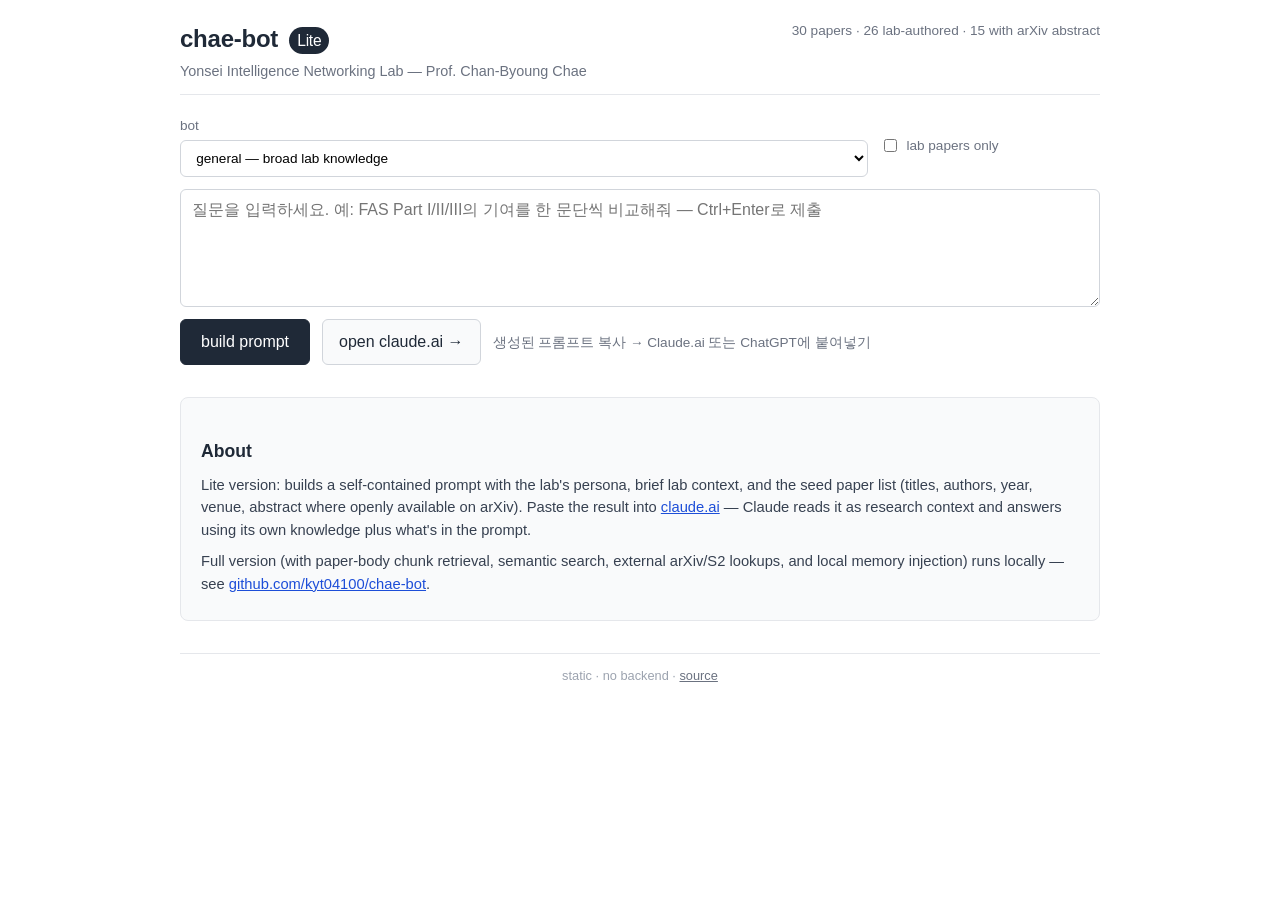
==== docs/index.html @ 50f62419 "feat: add static GitHub Pages Lite version (docs/) Self-contained prompt builder hosted via GitHub P" ====
<!DOCTYPE html>
<html lang="ko">
<head>
  <meta charset="UTF-8">
  <meta name="viewport" content="width=device-width, initial-scale=1.0">
  <title>chae-bot · Lite — Yonsei Intelligence Networking Lab</title>
  <link rel="stylesheet" href="style.css">
</head>
<body>
  <header>
    <div>
      <h1>chae-bot <span class="badge">Lite</span></h1>
      <div class="sub">Yonsei Intelligence Networking Lab — Prof. Chan-Byoung Chae</div>
    </div>
    <div id="status">…</div>
  </header>

  <main>
    <section class="ask">
      <div class="row">
        <label class="lbl">bot
          <select id="bot">
            <option value="general">general — broad lab knowledge</option>
            <option value="fas">fas — Fluid Antenna Systems</option>
            <option value="trihybrid">trihybrid — RF lens / mmWave / near-field</option>
          </select>
        </label>
        <label class="lbl chk">
          <input type="checkbox" id="lab-only">
          lab papers only
        </label>
      </div>

      <textarea id="q" rows="4" placeholder="질문을 입력하세요. 예: FAS Part I/II/III의 기여를 한 문단씩 비교해줘 — Ctrl+Enter로 제출"></textarea>

      <div class="row">
        <button id="go">build prompt</button>
        <a class="btn-link" href="https://claude.ai/new" target="_blank" rel="noopener">open claude.ai →</a>
        <span class="hint">생성된 프롬프트 복사 → Claude.ai 또는 ChatGPT에 붙여넣기</span>
      </div>
    </section>

    <section class="output" hidden>
      <div class="actions">
        <button id="copy">copy prompt</button>
        <span id="prompt-stats" class="hint"></span>
      </div>

      <details open>
        <summary>full prompt (copy this)</summary>
        <pre id="full"></pre>
      </details>

      <details>
        <summary id="papers-summary">papers in prompt</summary>
        <div id="papers"></div>
      </details>
    </section>

    <section class="info">
      <h2>About</h2>
      <p>
        Lite version: builds a self-contained prompt with the lab's persona, brief lab context, and the
        seed paper list (titles, authors, year, venue, abstract where openly available on arXiv).
        Paste the result into <a href="https://claude.ai" target="_blank" rel="noopener">claude.ai</a>
        — Claude reads it as research context and answers using its own knowledge plus what's in the prompt.
      </p>
      <p>
        Full version (with paper-body chunk retrieval, semantic search, external arXiv/S2 lookups, and
        local memory injection) runs locally — see
        <a href="https://github.com/kyt04100/chae-bot" target="_blank" rel="noopener">github.com/kyt04100/chae-bot</a>.
      </p>
    </section>
  </main>

  <footer>
    <span>static · no backend · <a href="https://github.com/kyt04100/chae-bot" target="_blank" rel="noopener">source</a></span>
  </footer>

  <script src="app.js"></script>
</body>
</html>
---- docs/style.css ----
* { box-sizing: border-box; }
html, body { margin: 0; padding: 0; }
body {
  font-family: -apple-system, BlinkMacSystemFont, "Segoe UI", "Noto Sans KR", sans-serif;
  max-width: 960px;
  margin: 0 auto;
  padding: 1.25rem;
  color: #1f2937;
  line-height: 1.55;
}
header {
  display: flex;
  justify-content: space-between;
  align-items: flex-start;
  border-bottom: 1px solid #e5e7eb;
  padding-bottom: 0.75rem;
  margin-bottom: 1.25rem;
  gap: 1rem;
}
h1 { margin: 0; font-size: 1.5rem; letter-spacing: -0.01em; }
.badge {
  display: inline-block;
  font-size: 0.65em;
  font-weight: 500;
  padding: 0.1rem 0.5rem;
  border-radius: 999px;
  background: #1f2937;
  color: #fff;
  vertical-align: middle;
  margin-left: 0.3em;
}
.sub { color: #6b7280; font-size: 0.9em; margin-top: 0.15rem; }
#status { color: #6b7280; font-size: 0.85em; font-variant-numeric: tabular-nums; text-align: right; }
h2 { font-size: 1.1rem; margin: 1.5rem 0 0.5rem; }

.ask { display: flex; flex-direction: column; gap: 0.75rem; }
.row { display: flex; gap: 0.75rem; align-items: center; flex-wrap: wrap; }
.lbl { display: flex; flex-direction: column; gap: 0.25rem; font-size: 0.85em; color: #6b7280; flex: 1; min-width: 220px; }
.lbl.chk { flex-direction: row; align-items: center; gap: 0.4rem; flex: 0 1 auto; }

select, textarea, button, input {
  font: inherit;
  padding: 0.55rem 0.7rem;
  border: 1px solid #d1d5db;
  border-radius: 6px;
  background: #fff;
}
textarea { width: 100%; resize: vertical; min-height: 5em; }
button {
  cursor: pointer;
  background: #1f2937;
  color: #fff;
  border-color: #1f2937;
  padding: 0.6rem 1.25rem;
  font-weight: 500;
}
button:hover { background: #111827; }
button:disabled { opacity: 0.5; cursor: wait; }
.hint { color: #6b7280; font-size: 0.85em; }
.btn-link {
  color: #1f2937;
  text-decoration: none;
  border: 1px solid #d1d5db;
  border-radius: 6px;
  padding: 0.6rem 1rem;
  font-weight: 500;
  background: #f9fafb;
}
.btn-link:hover { background: #f3f4f6; }

.output { margin-top: 1.5rem; }
.actions { display: flex; gap: 0.75rem; align-items: center; margin-bottom: 0.75rem; flex-wrap: wrap; }

details {
  margin: 0.5rem 0;
  border: 1px solid #e5e7eb;
  border-radius: 6px;
  padding: 0.5rem 0.75rem;
}
summary { cursor: pointer; user-select: none; font-weight: 500; color: #374151; }
pre {
  background: #f9fafb;
  border: 1px solid #e5e7eb;
  padding: 0.75rem;
  border-radius: 4px;
  overflow-x: auto;
  white-space: pre-wrap;
  word-wrap: break-word;
  max-height: 600px;
  overflow-y: auto;
  font-size: 0.85em;
  line-height: 1.45;
}

.paper {
  padding: 0.6rem 0.5rem;
  border-bottom: 1px solid #f3f4f6;
  font-size: 0.88em;
}
.paper:last-child { border-bottom: none; }
.paper b { color: #1d4ed8; }
.paper .meta { color: #6b7280; font-size: 0.85em; }
.paper a { color: #1d4ed8; }

.info {
  margin-top: 2rem;
  padding: 1rem 1.25rem;
  background: #f9fafb;
  border-radius: 8px;
  border: 1px solid #e5e7eb;
}
.info p { margin: 0.5rem 0; font-size: 0.92em; color: #374151; }
.info a { color: #1d4ed8; }

footer {
  margin-top: 2rem;
  padding-top: 0.75rem;
  border-top: 1px solid #e5e7eb;
  color: #9ca3af;
  font-size: 0.8em;
  text-align: center;
}
footer a { color: #6b7280; }
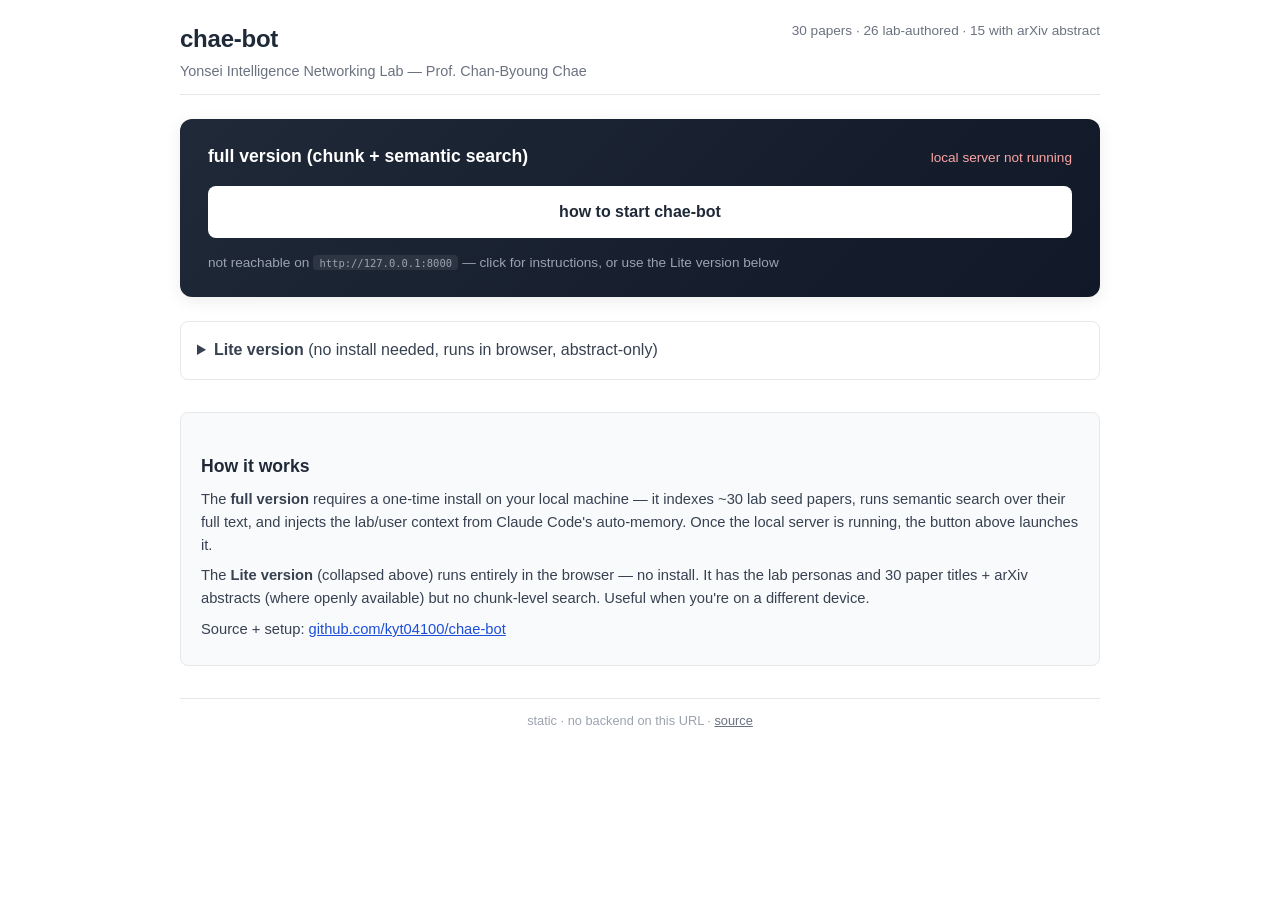
==== commit e63bc99c: "feat: GitHub Pages launcher that opens local full version The Lite page now leads with a launcher th" ====
--- a/docs/index.html
+++ b/docs/index.html
@@ -3,78 +3,116 @@
 <head>
   <meta charset="UTF-8">
   <meta name="viewport" content="width=device-width, initial-scale=1.0">
-  <title>chae-bot · Lite — Yonsei Intelligence Networking Lab</title>
+  <title>chae-bot · Yonsei Intelligence Networking Lab</title>
   <link rel="stylesheet" href="style.css">
 </head>
 <body>
   <header>
     <div>
-      <h1>chae-bot <span class="badge">Lite</span></h1>
+      <h1>chae-bot</h1>
       <div class="sub">Yonsei Intelligence Networking Lab — Prof. Chan-Byoung Chae</div>
     </div>
     <div id="status">…</div>
   </header>
 
   <main>
-    <section class="ask">
-      <div class="row">
-        <label class="lbl">bot
-          <select id="bot">
-            <option value="general">general — broad lab knowledge</option>
-            <option value="fas">fas — Fluid Antenna Systems</option>
-            <option value="trihybrid">trihybrid — RF lens / mmWave / near-field</option>
-          </select>
-        </label>
-        <label class="lbl chk">
-          <input type="checkbox" id="lab-only">
-          lab papers only
-        </label>
-      </div>
-
-      <textarea id="q" rows="4" placeholder="질문을 입력하세요. 예: FAS Part I/II/III의 기여를 한 문단씩 비교해줘 — Ctrl+Enter로 제출"></textarea>
-
-      <div class="row">
-        <button id="go">build prompt</button>
-        <a class="btn-link" href="https://claude.ai/new" target="_blank" rel="noopener">open claude.ai →</a>
-        <span class="hint">생성된 프롬프트 복사 → Claude.ai 또는 ChatGPT에 붙여넣기</span>
+    <section class="launcher" id="launcher">
+      <div class="launcher-card">
+        <div class="launcher-head">
+          <h2>full version (chunk + semantic search)</h2>
+          <div class="probe" id="probe">checking local server…</div>
+        </div>
+        <button id="launch-btn" class="big" disabled>open chae-bot</button>
+        <div class="launcher-note" id="launcher-note">
+          probing <code>http://127.0.0.1:8000</code> — if running, click to open the full local UI
+        </div>
       </div>
     </section>
 
-    <section class="output" hidden>
-      <div class="actions">
-        <button id="copy">copy prompt</button>
-        <span id="prompt-stats" class="hint"></span>
-      </div>
+    <details class="fallback">
+      <summary><b>Lite version</b> (no install needed, runs in browser, abstract-only)</summary>
 
-      <details open>
-        <summary>full prompt (copy this)</summary>
-        <pre id="full"></pre>
-      </details>
+      <section class="ask">
+        <div class="row">
+          <label class="lbl">bot
+            <select id="bot">
+              <option value="general">general — broad lab knowledge</option>
+              <option value="fas">fas — Fluid Antenna Systems</option>
+              <option value="trihybrid">trihybrid — RF lens / mmWave / near-field</option>
+            </select>
+          </label>
+          <label class="lbl chk">
+            <input type="checkbox" id="lab-only">
+            lab papers only
+          </label>
+        </div>
 
-      <details>
-        <summary id="papers-summary">papers in prompt</summary>
-        <div id="papers"></div>
-      </details>
-    </section>
+        <textarea id="q" rows="4" placeholder="질문을 입력하세요. 예: FAS Part I/II/III의 기여 비교 — Ctrl+Enter로 제출"></textarea>
+
+        <div class="row">
+          <button id="go">build prompt</button>
+          <a class="btn-link" href="https://claude.ai/new" target="_blank" rel="noopener">open claude.ai →</a>
+          <span class="hint">copy → claude.ai/ChatGPT 붙여넣기</span>
+        </div>
+      </section>
+
+      <section class="output" hidden>
+        <div class="actions">
+          <button id="copy">copy prompt</button>
+          <span id="prompt-stats" class="hint"></span>
+        </div>
+
+        <details open>
+          <summary>full prompt (copy this)</summary>
+          <pre id="full"></pre>
+        </details>
+
+        <details>
+          <summary id="papers-summary">papers in prompt</summary>
+          <div id="papers"></div>
+        </details>
+      </section>
+    </details>
 
     <section class="info">
-      <h2>About</h2>
+      <h2>How it works</h2>
       <p>
-        Lite version: builds a self-contained prompt with the lab's persona, brief lab context, and the
-        seed paper list (titles, authors, year, venue, abstract where openly available on arXiv).
-        Paste the result into <a href="https://claude.ai" target="_blank" rel="noopener">claude.ai</a>
-        — Claude reads it as research context and answers using its own knowledge plus what's in the prompt.
+        The <b>full version</b> requires a one-time install on your local machine — it indexes ~30 lab
+        seed papers, runs semantic search over their full text, and injects the lab/user context from
+        Claude Code's auto-memory. Once the local server is running, the button above launches it.
       </p>
       <p>
-        Full version (with paper-body chunk retrieval, semantic search, external arXiv/S2 lookups, and
-        local memory injection) runs locally — see
-        <a href="https://github.com/kyt04100/chae-bot" target="_blank" rel="noopener">github.com/kyt04100/chae-bot</a>.
+        The <b>Lite version</b> (collapsed above) runs entirely in the browser — no install. It has the
+        lab personas and 30 paper titles + arXiv abstracts (where openly available) but no chunk-level
+        search. Useful when you're on a different device.
+      </p>
+      <p>
+        Source + setup: <a href="https://github.com/kyt04100/chae-bot" target="_blank" rel="noopener">github.com/kyt04100/chae-bot</a>
       </p>
     </section>
   </main>
 
+  <!-- modal: shown when local server isn't running -->
+  <div class="modal" id="modal" hidden>
+    <div class="modal-card">
+      <h3>local server not detected</h3>
+      <p>To use the full version, start the chae-bot server in a terminal:</p>
+      <pre id="cmd-block">cd C:\Users\Yoontae\Desktop\research_bot
+.venv\Scripts\python -m research_bot.cli serve</pre>
+      <div class="modal-actions">
+        <button id="cmd-copy">copy command</button>
+        <button id="retry">I started it — retry</button>
+        <button id="modal-close" class="ghost">close</button>
+      </div>
+      <p class="hint" style="margin-top:1rem">
+        Or double-click <code>launch.bat</code> at the project root.
+        Don't have the project? <a href="https://github.com/kyt04100/chae-bot#setup" target="_blank" rel="noopener">setup instructions →</a>
+      </p>
+    </div>
+  </div>
+
   <footer>
-    <span>static · no backend · <a href="https://github.com/kyt04100/chae-bot" target="_blank" rel="noopener">source</a></span>
+    <span>static · no backend on this URL · <a href="https://github.com/kyt04100/chae-bot" target="_blank" rel="noopener">source</a></span>
   </footer>
 
   <script src="app.js"></script>
--- a/docs/style.css
+++ b/docs/style.css
@@ -14,24 +14,85 @@
   align-items: flex-start;
   border-bottom: 1px solid #e5e7eb;
   padding-bottom: 0.75rem;
-  margin-bottom: 1.25rem;
+  margin-bottom: 1.5rem;
   gap: 1rem;
 }
 h1 { margin: 0; font-size: 1.5rem; letter-spacing: -0.01em; }
-.badge {
-  display: inline-block;
-  font-size: 0.65em;
-  font-weight: 500;
-  padding: 0.1rem 0.5rem;
-  border-radius: 999px;
-  background: #1f2937;
-  color: #fff;
-  vertical-align: middle;
-  margin-left: 0.3em;
-}
+h2 { font-size: 1.1rem; margin: 1.5rem 0 0.5rem; }
+h3 { font-size: 1.05rem; margin: 0 0 0.5rem; }
 .sub { color: #6b7280; font-size: 0.9em; margin-top: 0.15rem; }
 #status { color: #6b7280; font-size: 0.85em; font-variant-numeric: tabular-nums; text-align: right; }
-h2 { font-size: 1.1rem; margin: 1.5rem 0 0.5rem; }
+
+/* launcher hero */
+.launcher {
+  margin-bottom: 1.5rem;
+}
+.launcher-card {
+  background: linear-gradient(135deg, #1f2937 0%, #111827 100%);
+  color: #fff;
+  border-radius: 12px;
+  padding: 1.5rem 1.75rem;
+  box-shadow: 0 4px 16px rgba(0,0,0,0.08);
+}
+.launcher-head {
+  display: flex;
+  justify-content: space-between;
+  align-items: baseline;
+  flex-wrap: wrap;
+  gap: 0.5rem;
+  margin-bottom: 1rem;
+}
+.launcher-card h2 { color: #fff; margin: 0; }
+.probe {
+  font-size: 0.85em;
+  color: #9ca3af;
+  font-variant-numeric: tabular-nums;
+}
+.probe.ok { color: #6ee7b7; }
+.probe.err { color: #fca5a5; }
+.launcher-card button.big {
+  background: #fff;
+  color: #1f2937;
+  border: none;
+  padding: 0.85rem 1.5rem;
+  border-radius: 8px;
+  font-size: 1rem;
+  font-weight: 600;
+  cursor: pointer;
+  width: 100%;
+  transition: transform 0.05s, opacity 0.15s;
+}
+.launcher-card button.big:hover { background: #f9fafb; }
+.launcher-card button.big:active { transform: translateY(1px); }
+.launcher-card button.big:disabled { opacity: 0.4; cursor: wait; }
+.launcher-card button.big.ready { background: #10b981; color: #fff; }
+.launcher-card button.big.ready:hover { background: #059669; }
+.launcher-note {
+  margin-top: 0.85rem;
+  color: #9ca3af;
+  font-size: 0.85em;
+}
+.launcher-note code {
+  background: rgba(255,255,255,0.08);
+  padding: 0.1rem 0.4rem;
+  border-radius: 4px;
+  font-size: 0.95em;
+}
+
+/* fallback (Lite) */
+.fallback {
+  margin: 1rem 0;
+  border: 1px solid #e5e7eb;
+  border-radius: 8px;
+  padding: 0.75rem 1rem;
+}
+.fallback > summary {
+  cursor: pointer;
+  user-select: none;
+  padding: 0.25rem 0;
+  color: #374151;
+}
+.fallback[open] > summary { margin-bottom: 1rem; }
 
 .ask { display: flex; flex-direction: column; gap: 0.75rem; }
 .row { display: flex; gap: 0.75rem; align-items: center; flex-wrap: wrap; }
@@ -56,6 +117,12 @@
 }
 button:hover { background: #111827; }
 button:disabled { opacity: 0.5; cursor: wait; }
+button.ghost {
+  background: #fff;
+  color: #6b7280;
+  border-color: #d1d5db;
+}
+button.ghost:hover { background: #f3f4f6; }
 .hint { color: #6b7280; font-size: 0.85em; }
 .btn-link {
   color: #1f2937;
@@ -77,6 +144,7 @@
   border-radius: 6px;
   padding: 0.5rem 0.75rem;
 }
+details details { background: #fff; }
 summary { cursor: pointer; user-select: none; font-weight: 500; color: #374151; }
 pre {
   background: #f9fafb;
@@ -121,3 +189,36 @@
   text-align: center;
 }
 footer a { color: #6b7280; }
+
+/* modal */
+.modal {
+  position: fixed;
+  inset: 0;
+  background: rgba(0,0,0,0.5);
+  display: flex;
+  align-items: center;
+  justify-content: center;
+  z-index: 100;
+  padding: 1rem;
+}
+.modal[hidden] { display: none; }
+.modal-card {
+  background: #fff;
+  max-width: 540px;
+  width: 100%;
+  border-radius: 10px;
+  padding: 1.5rem;
+  box-shadow: 0 8px 32px rgba(0,0,0,0.2);
+}
+.modal-actions {
+  display: flex;
+  gap: 0.5rem;
+  flex-wrap: wrap;
+  margin-top: 1rem;
+}
+.modal pre {
+  background: #f3f4f6;
+  font-size: 0.85em;
+  white-space: pre;
+  overflow-x: auto;
+}
